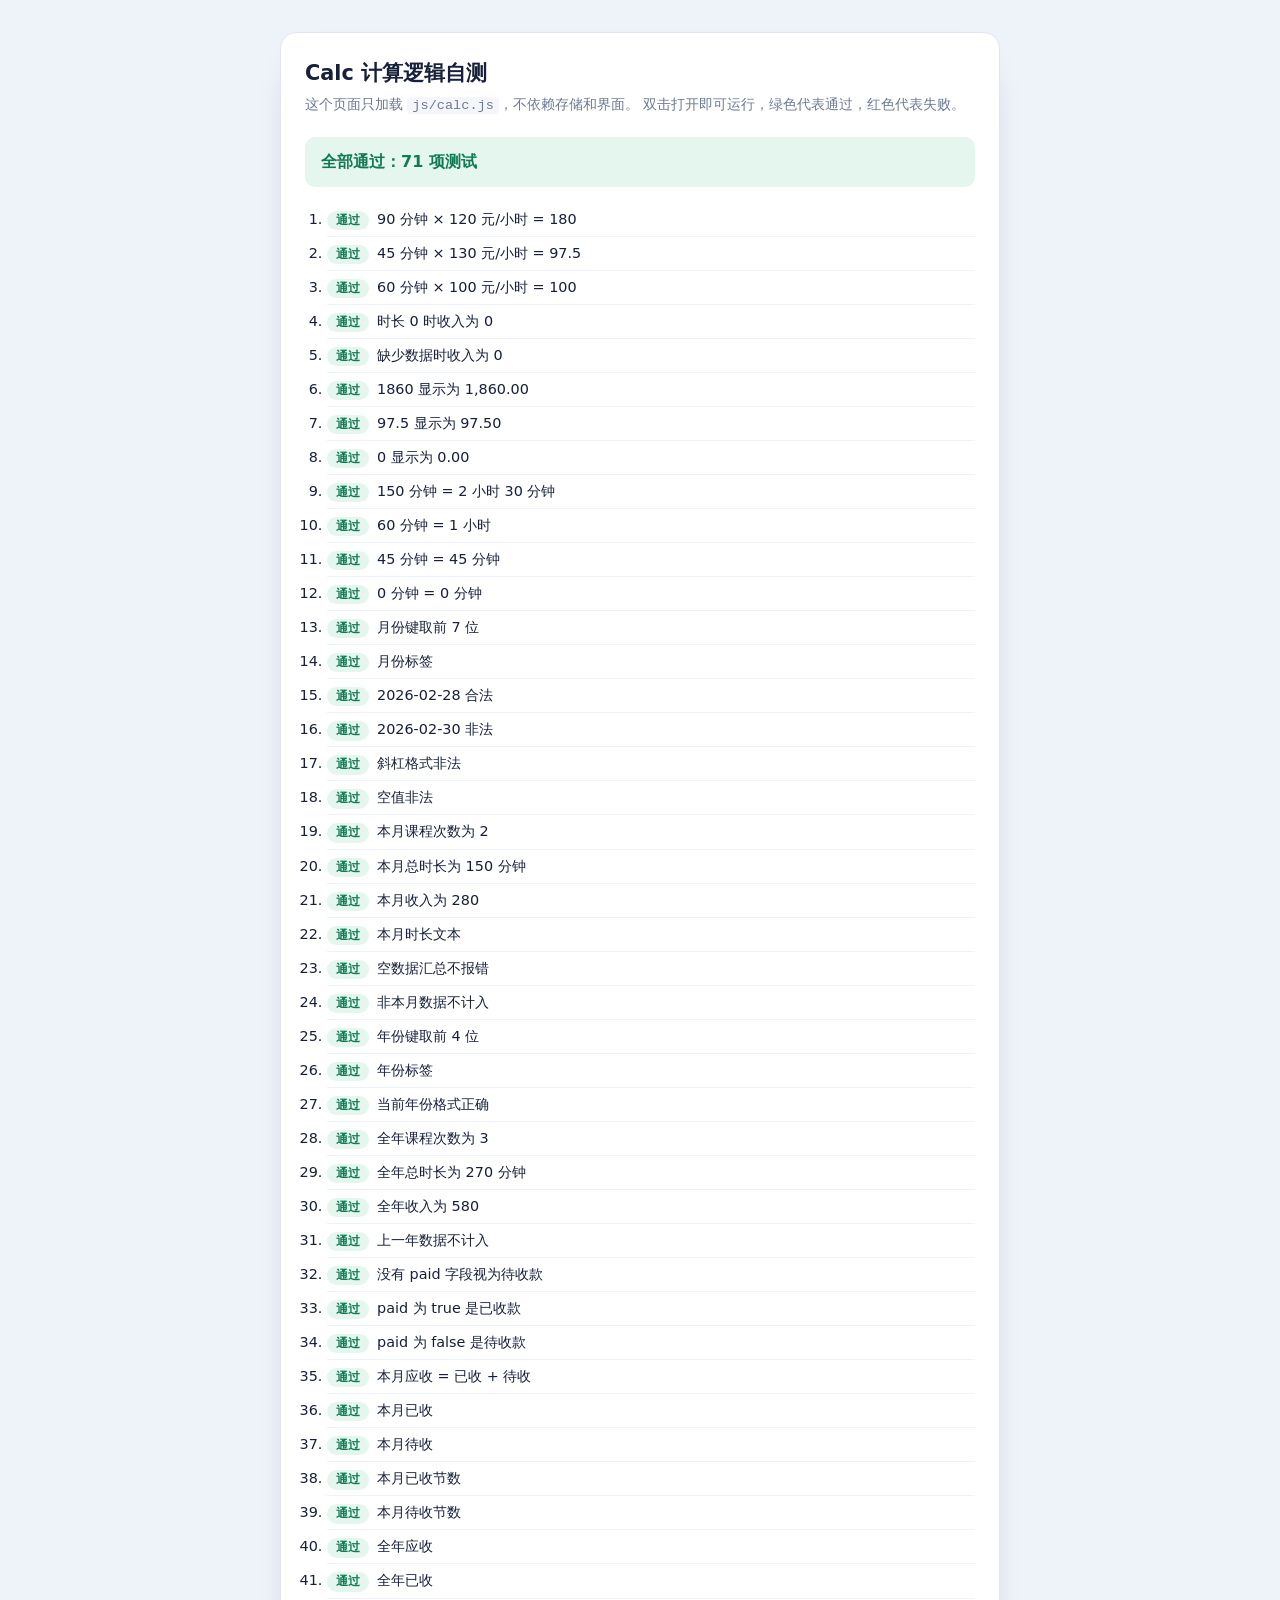
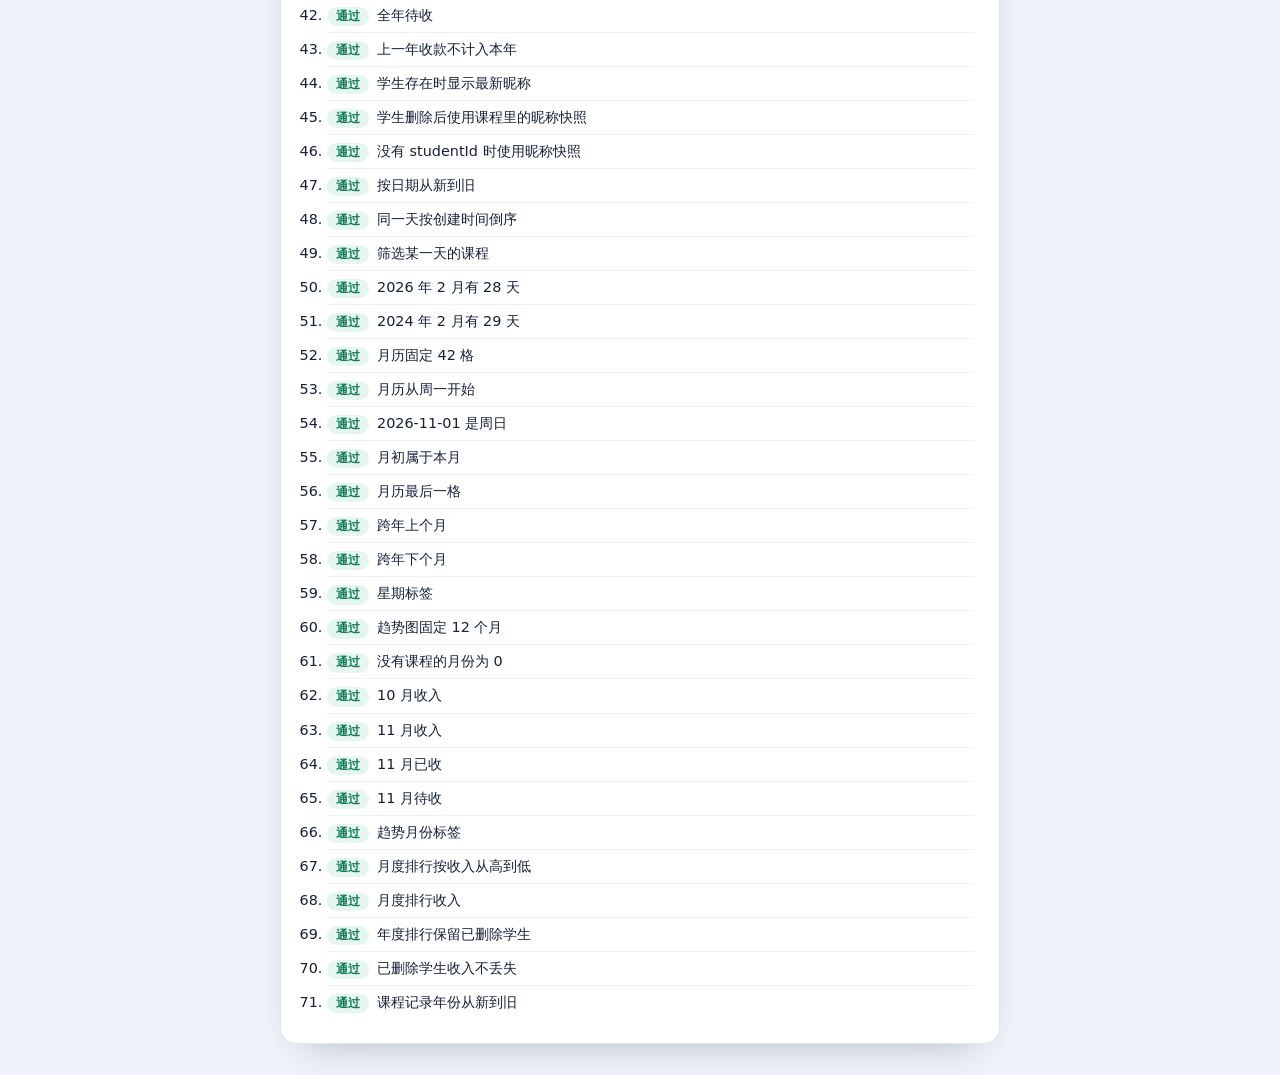
==== tests/calc.test.html @ cd9ab3ee "First version for Simplified Chinese" ====
<!DOCTYPE html>
<html lang="zh-CN">
<head>
  <meta charset="UTF-8">
  <meta name="viewport" content="width=device-width, initial-scale=1">
  <title>TutorTrack · 计算逻辑自测</title>
  <style>
    :root {
      --ink: #16203a;
      --muted: #6d7a93;
      --line: #dfe6f2;
      --pass: #107a54;
      --fail: #cf3b3b;
      --font: "Segoe UI", "Microsoft YaHei", "PingFang SC", system-ui, sans-serif;
    }
    * { box-sizing: border-box; }
    body {
      margin: 0;
      padding: 32px 16px;
      font-family: var(--font);
      line-height: 1.6;
      color: var(--ink);
      background: #eef2f9;
    }
    main {
      width: min(100%, 720px);
      margin: 0 auto;
      padding: 24px;
      background: #fff;
      border: 1px solid var(--line);
      border-radius: 16px;
      box-shadow: 0 18px 40px -28px rgba(22, 32, 58, .45);
    }
    h1 { margin: 0 0 4px; font-size: 1.3rem; }
    .sub { margin: 0 0 20px; color: var(--muted); font-size: .85rem; }
    .summary {
      padding: 12px 16px;
      margin-bottom: 16px;
      border-radius: 10px;
      font-weight: 600;
    }
    .summary.ok { background: #e4f6ee; color: var(--pass); }
    .summary.bad { background: #fdeaea; color: var(--fail); }
    ol { margin: 0; padding-left: 22px; }
    li { padding: 5px 0; border-bottom: 1px solid #eef2f9; font-size: .9rem; }
    li:last-child { border-bottom: 0; }
    .name { margin-right: 8px; }
    .tag {
      display: inline-block;
      min-width: 42px;
      margin-right: 8px;
      font-size: .75rem;
      font-weight: 700;
      text-align: center;
      border-radius: 999px;
    }
    .tag.pass { background: #e4f6ee; color: var(--pass); }
    .tag.fail { background: #fdeaea; color: var(--fail); }
    .detail { display: block; margin-top: 2px; color: var(--muted); font-size: .8rem; }
    code { background: #f4f6fb; padding: 1px 5px; border-radius: 4px; }
  </style>
</head>
<body>
  <main>
    <h1>Calc 计算逻辑自测</h1>
    <p class="sub">
      这个页面只加载 <code>js/calc.js</code>，不依赖存储和界面。
      双击打开即可运行，绿色代表通过，红色代表失败。
    </p>
    <div class="summary" id="summary">运行中…</div>
    <ol id="results"></ol>
  </main>

  <script src="../js/calc.js"></script>
  <script>
    (function () {
      'use strict';

      var results = [];

      function check(name, actual, expected) {
        var pass = JSON.stringify(actual) === JSON.stringify(expected);
        results.push({ name: name, pass: pass, actual: actual, expected: expected });
      }

      function show(value) {
        return JSON.stringify(value);
      }

      /* ---------- 收入计算 ---------- */
      check('90 分钟 × 120 元/小时 = 180', Calc.lessonIncome({ duration: 90, rate: 120 }), 180);
      check('45 分钟 × 130 元/小时 = 97.5', Calc.lessonIncome({ duration: 45, rate: 130 }), 97.5);
      check('60 分钟 × 100 元/小时 = 100', Calc.lessonIncome({ duration: 60, rate: 100 }), 100);
      check('时长 0 时收入为 0', Calc.lessonIncome({ duration: 0, rate: 100 }), 0);
      check('缺少数据时收入为 0', Calc.lessonIncome(null), 0);

      /* ---------- 金额格式化 ---------- */
      check('1860 显示为 1,860.00', Calc.formatMoney(1860), '1,860.00');
      check('97.5 显示为 97.50', Calc.formatMoney(97.5), '97.50');
      check('0 显示为 0.00', Calc.formatMoney(0), '0.00');

      /* ---------- 时长格式化 ---------- */
      check('150 分钟 = 2 小时 30 分钟', Calc.minutesToText(150), '2 小时 30 分钟');
      check('60 分钟 = 1 小时', Calc.minutesToText(60), '1 小时');
      check('45 分钟 = 45 分钟', Calc.minutesToText(45), '45 分钟');
      check('0 分钟 = 0 分钟', Calc.minutesToText(0), '0 分钟');

      /* ---------- 月份与日期 ---------- */
      check('月份键取前 7 位', Calc.monthKey('2026-11-03'), '2026-11');
      check('月份标签', Calc.monthLabel('2026-11'), '2026 年 11 月');
      check('2026-02-28 合法', Calc.isValidDateString('2026-02-28'), true);
      check('2026-02-30 非法', Calc.isValidDateString('2026-02-30'), false);
      check('斜杠格式非法', Calc.isValidDateString('2026/02/28'), false);
      check('空值非法', Calc.isValidDateString(''), false);

      /* ---------- 本月汇总 ---------- */
      var sample = [
        { id: 'a', student: '小明', date: '2026-11-01', duration: 90, rate: 120, createdAt: 1 },
        { id: 'b', student: '小红', date: '2026-11-03', duration: 60, rate: 100, createdAt: 2 },
        { id: 'c', student: '小刚', date: '2026-10-20', duration: 120, rate: 150, createdAt: 3 }
      ];
      var month = Calc.summarize(sample, '2026-11');

      check('本月课程次数为 2', month.count, 2);
      check('本月总时长为 150 分钟', month.totalMinutes, 150);
      check('本月收入为 280', month.totalIncome, 280);
      check('本月时长文本', month.durationText, '2 小时 30 分钟');
      check(
        '空数据汇总不报错',
        Calc.summarize([], '2026-11'),
        { count: 0, totalMinutes: 0, totalIncome: 0, durationText: '0 分钟' }
      );
      check('非本月数据不计入', Calc.summarize(sample, '2026-09').count, 0);

      /* ---------- 全年汇总 ---------- */
      check('年份键取前 4 位', Calc.yearKey('2026-11-03'), '2026');
      check('年份标签', Calc.yearLabel('2026'), '2026 年');
      check('当前年份格式正确', /^\d{4}$/.test(Calc.currentYearKey()), true);

      var year = Calc.summarizeYear(sample, '2026');
      check('全年课程次数为 3', year.count, 3);
      check('全年总时长为 270 分钟', year.totalMinutes, 270);
      check('全年收入为 580', year.totalIncome, 580);
      check('上一年数据不计入', Calc.summarizeYear(sample, '2025').count, 0);

      /* ---------- 收款状态与应收 / 已收 / 待收 ---------- */
      check('没有 paid 字段视为待收款', Calc.isPaid({}), false);
      check('paid 为 true 是已收款', Calc.isPaid({ paid: true }), true);
      check('paid 为 false 是待收款', Calc.isPaid({ paid: false }), false);

      var paymentSample = [
        { id: 'p1', date: '2026-11-01', duration: 90, rate: 120, paid: true },
        { id: 'p2', date: '2026-11-03', duration: 60, rate: 100, paid: false },
        { id: 'p3', date: '2026-11-05', duration: 45, rate: 130 },
        { id: 'p4', date: '2026-10-20', duration: 120, rate: 150, paid: true },
        { id: 'p5', date: '2025-12-31', duration: 30, rate: 200, paid: true }
      ];

      var monthPay = Calc.summarizeMonthPayments(paymentSample, '2026-11');
      check('本月应收 = 已收 + 待收', monthPay.totalIncome, 377.5);
      check('本月已收', monthPay.paidIncome, 180);
      check('本月待收', monthPay.unpaidIncome, 197.5);
      check('本月已收节数', monthPay.paidCount, 1);
      check('本月待收节数', monthPay.unpaidCount, 2);

      var yearPay = Calc.summarizeYearPayments(paymentSample, '2026');
      check('全年应收', yearPay.totalIncome, 677.5);
      check('全年已收', yearPay.paidIncome, 480);
      check('全年待收', yearPay.unpaidIncome, 197.5);
      check('上一年收款不计入本年', yearPay.paidCount, 2);

      /* ---------- 学生姓名解析 ---------- */
      check(
        '学生存在时显示最新昵称',
        Calc.resolveStudentName(
          { studentId: 's1', student: '旧昵称' },
          { s1: { id: 's1', name: '新昵称' } }
        ),
        '新昵称'
      );
      check(
        '学生删除后使用课程里的昵称快照',
        Calc.resolveStudentName({ studentId: 's1', student: '小明' }, {}),
        '小明'
      );
      check(
        '没有 studentId 时使用昵称快照',
        Calc.resolveStudentName({ student: '小红' }, {}),
        '小红'
      );

      /* ---------- 排序 ---------- */
      check(
        '按日期从新到旧',
        Calc.sortLessons(sample).map(function (lesson) { return lesson.date; }),
        ['2026-11-03', '2026-11-01', '2026-10-20']
      );
      check(
        '同一天按创建时间倒序',
        Calc.sortLessons([
          { date: '2026-11-03', createdAt: 1 },
          { date: '2026-11-03', createdAt: 2 }
        ]).map(function (lesson) { return lesson.createdAt; }),
        [2, 1]
      );

      /* ---------- 日历辅助 ---------- */
      check(
        '筛选某一天的课程',
        Calc.lessonsOnDate(sample, '2026-11-01').map(function (lesson) { return lesson.id; }),
        ['a']
      );
      check('2026 年 2 月有 28 天', Calc.daysInMonth(2026, 2), 28);
      check('2024 年 2 月有 29 天', Calc.daysInMonth(2024, 2), 29);

      var cells = Calc.buildMonthCells(2026, 11);
      check('月历固定 42 格', cells.length, 42);
      check('月历从周一开始', cells[0].date, '2026-10-26');
      check('2026-11-01 是周日', cells[6].date, '2026-11-01');
      check('月初属于本月', cells[6].inMonth, true);
      check('月历最后一格', cells[41].date, '2026-12-06');
      check('跨年上个月', Calc.shiftMonthKey('2026-01', -1), '2025-12');
      check('跨年下个月', Calc.shiftMonthKey('2026-12', 1), '2027-01');
      check('星期标签', Calc.weekdayLabel('2026-11-03'), '周二');

      /* ---------- 月度收入趋势 ---------- */
      var trend = Calc.monthlyRevenue(paymentSample, '2026');
      check('趋势图固定 12 个月', trend.length, 12);
      check('没有课程的月份为 0', trend[0].totalIncome, 0);
      check('10 月收入', trend[9].totalIncome, 300);
      check('11 月收入', trend[10].totalIncome, 377.5);
      check('11 月已收', trend[10].paidIncome, 180);
      check('11 月待收', trend[10].unpaidIncome, 197.5);
      check('趋势月份标签', trend[10].label, '11 月');

      /* ---------- 学生收入排行 ---------- */
      var studentLessons = [
        { id: 'x1', studentId: 's1', student: '小明', date: '2026-11-01', duration: 60, rate: 100, paid: true },
        { id: 'x2', studentId: 's1', student: '小明', date: '2026-11-02', duration: 30, rate: 100, paid: false },
        { id: 'x3', studentId: 's2', student: '小红', date: '2026-11-03', duration: 90, rate: 120, paid: true },
        { id: 'x4', studentId: 's2', student: '小红', date: '2026-11-04', duration: 60, rate: 120, paid: true },
        { id: 'x5', studentId: 'gone', student: '已删除学生', date: '2026-10-05', duration: 60, rate: 200, paid: true }
      ];
      var studentsById = { s1: { id: 's1', name: '小明A' }, s2: { id: 's2', name: '小红' } };

      var monthRank = Calc.summarizeStudentsMonth(studentLessons, '2026-11', studentsById);
      check('月度排行按收入从高到低', monthRank.map(function (row) { return row.name; }), ['小红', '小明A']);
      check('月度排行收入', monthRank.map(function (row) { return row.totalIncome; }), [300, 150]);

      var yearRank = Calc.summarizeStudentsYear(studentLessons, '2026', studentsById);
      check('年度排行保留已删除学生', yearRank.map(function (row) { return row.name; }), ['小红', '已删除学生', '小明A']);
      check('已删除学生收入不丢失', yearRank[1].totalIncome, 200);
      check('课程记录年份从新到旧', Calc.yearsWithLessons(paymentSample), ['2026', '2025']);

      /* ---------- 渲染结果 ---------- */
      var passed = results.filter(function (r) { return r.pass; }).length;
      var failed = results.length - passed;

      var summary = document.getElementById('summary');
      summary.className = 'summary ' + (failed === 0 ? 'ok' : 'bad');
      summary.textContent = failed === 0
        ? '全部通过：' + passed + ' 项测试'
        : '有 ' + failed + ' 项失败，共 ' + results.length + ' 项测试';

      var list = document.getElementById('results');
      results.forEach(function (result) {
        var item = document.createElement('li');
        var tag = document.createElement('span');
        tag.className = 'tag ' + (result.pass ? 'pass' : 'fail');
        tag.textContent = result.pass ? '通过' : '失败';

        var name = document.createElement('span');
        name.className = 'name';
        name.textContent = result.name;

        item.appendChild(tag);
        item.appendChild(name);

        if (!result.pass) {
          var detail = document.createElement('span');
          detail.className = 'detail';
          detail.textContent = '实际：' + show(result.actual) + '　期望：' + show(result.expected);
          item.appendChild(detail);
        }

        list.appendChild(item);
      });
    })();
  </script>
</body>
</html>
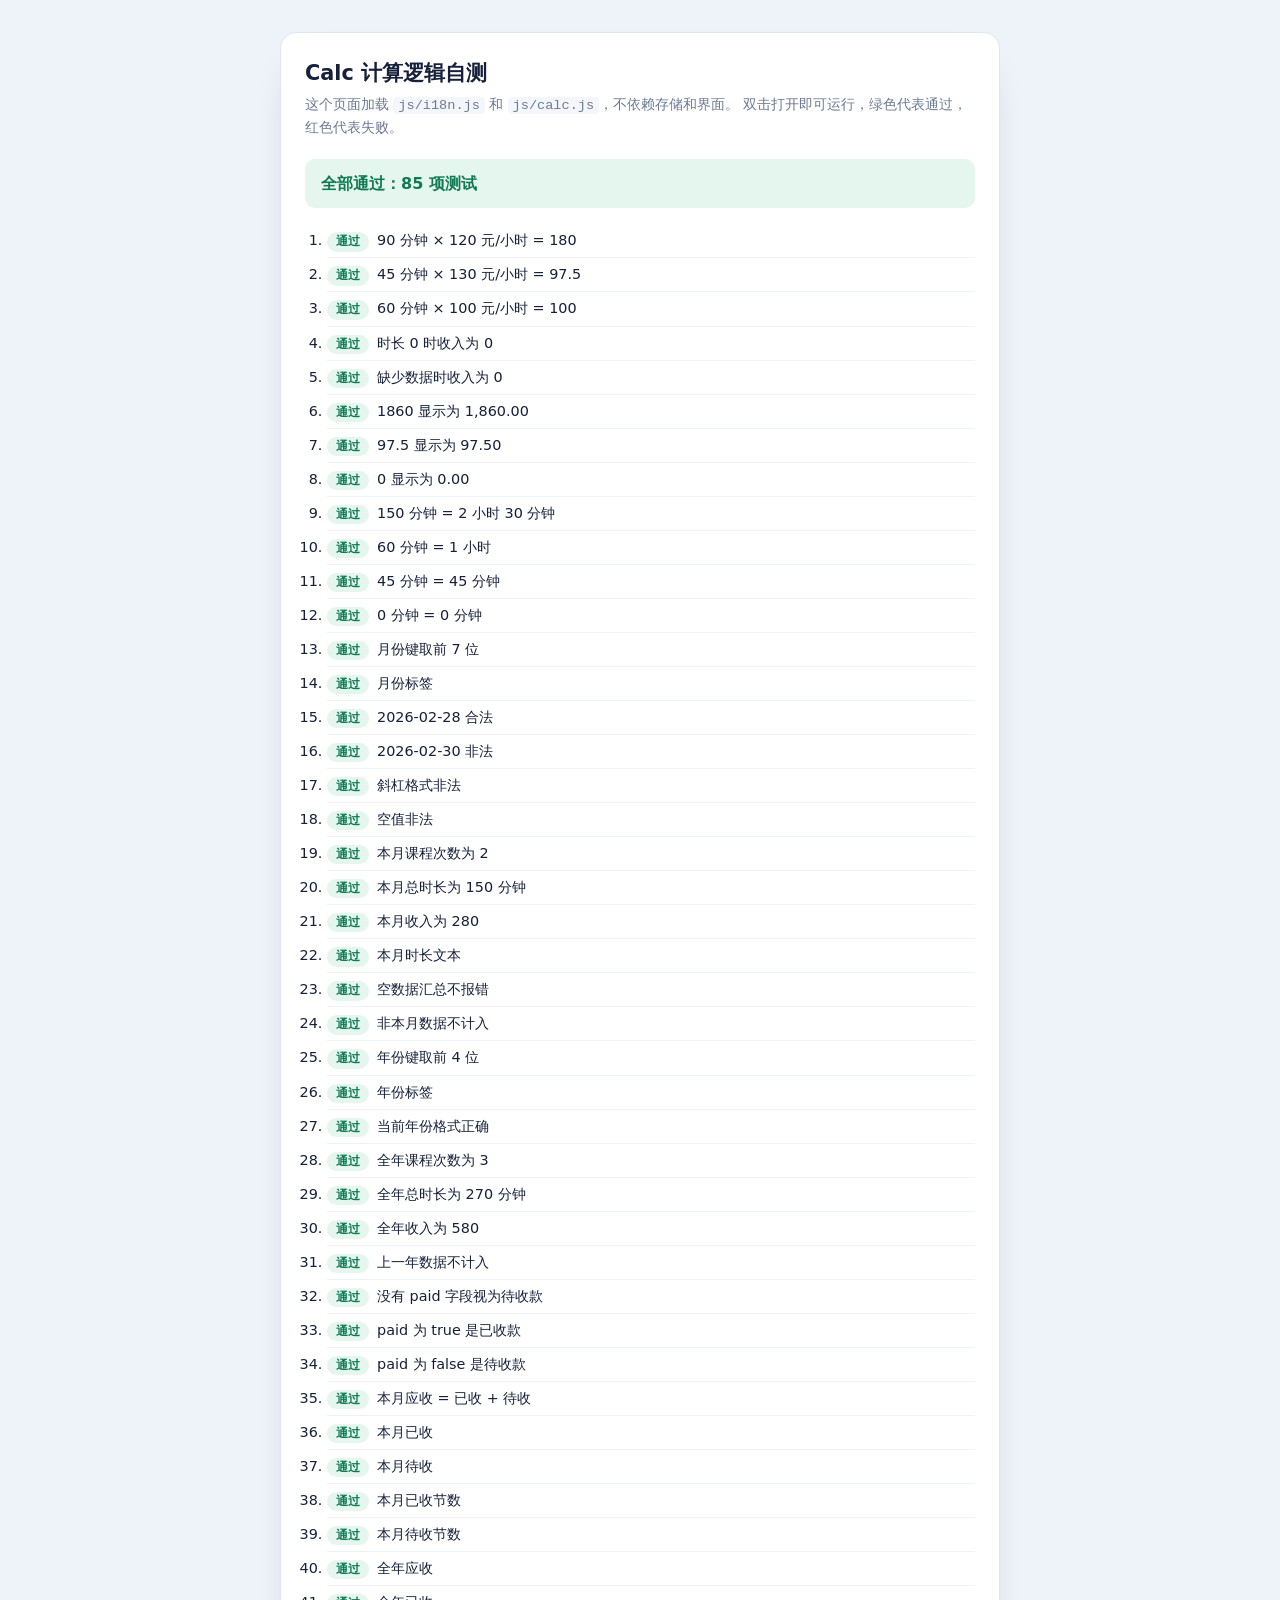
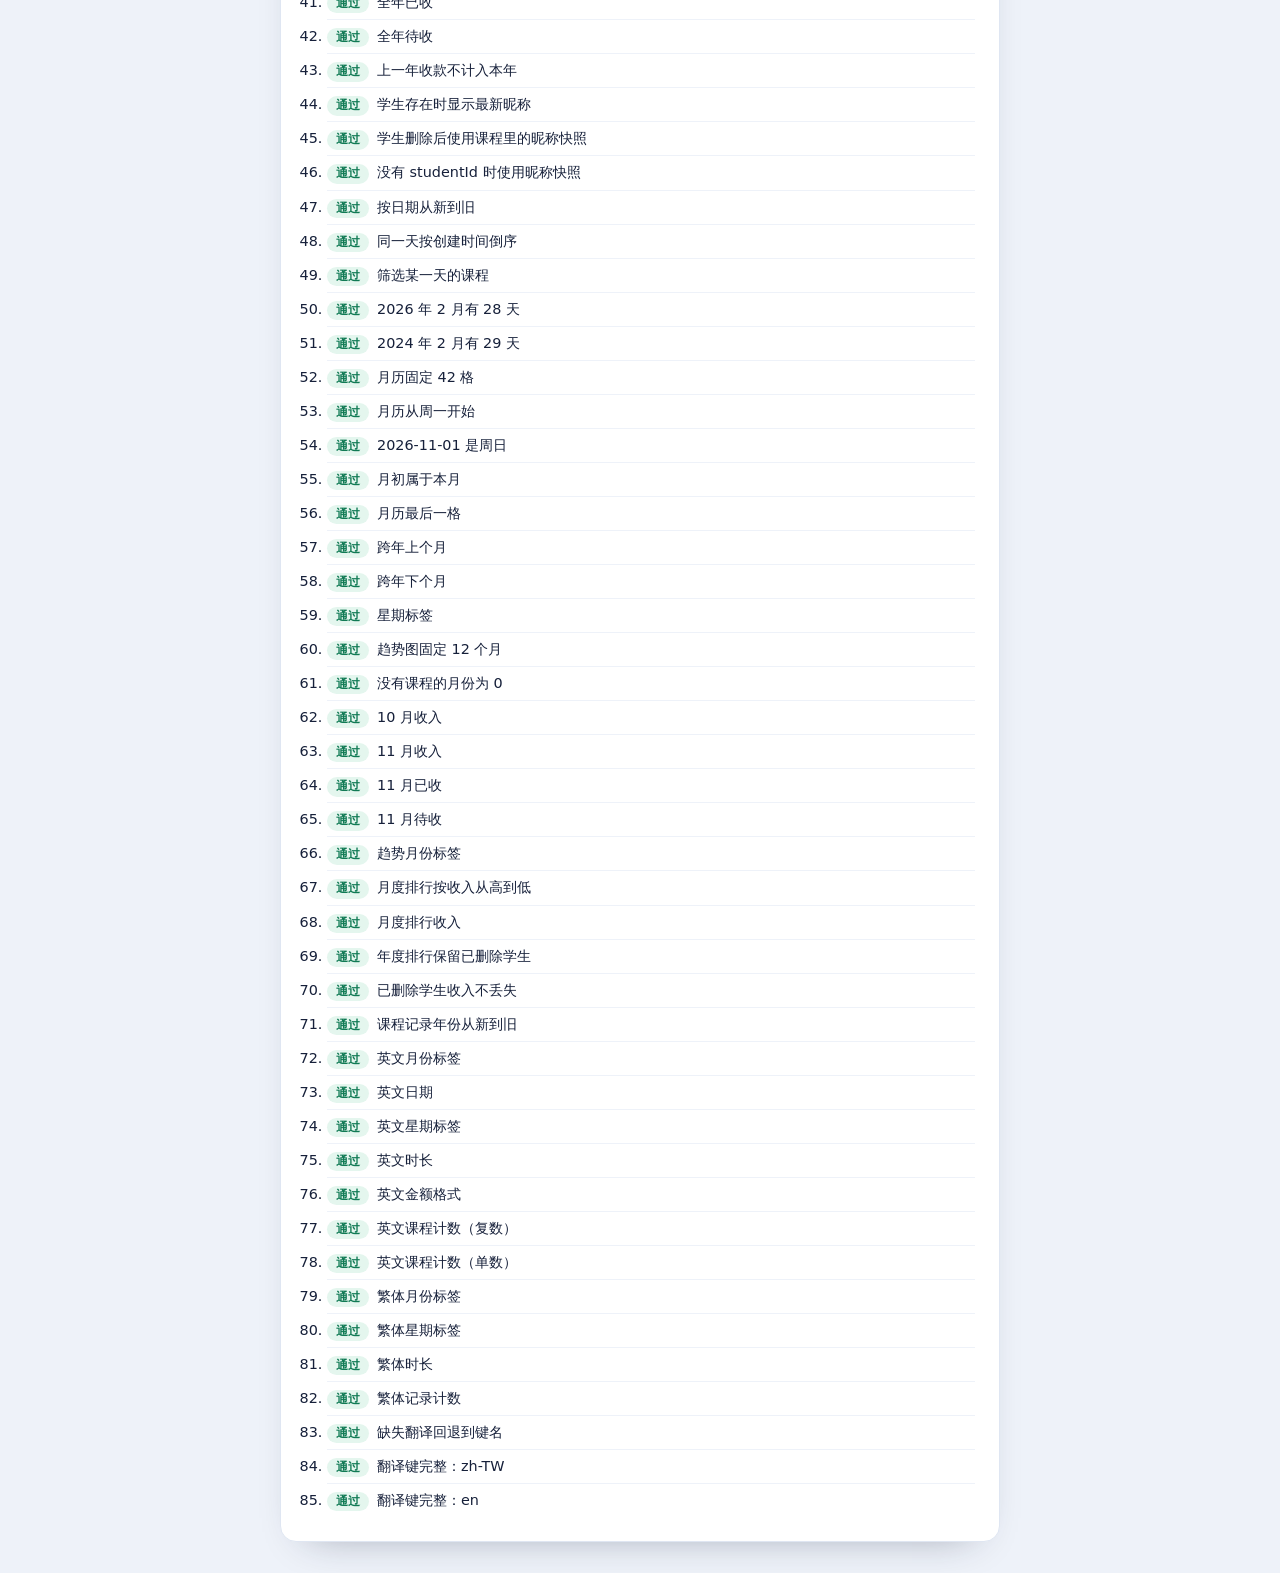
==== commit dbcd92ed: "For Traditional Chinese and ENG" ====
--- a/tests/calc.test.html
+++ b/tests/calc.test.html
@@ -64,18 +64,20 @@
   <main>
     <h1>Calc 计算逻辑自测</h1>
     <p class="sub">
-      这个页面只加载 <code>js/calc.js</code>，不依赖存储和界面。
+      这个页面加载 <code>js/i18n.js</code> 和 <code>js/calc.js</code>，不依赖存储和界面。
       双击打开即可运行，绿色代表通过，红色代表失败。
     </p>
     <div class="summary" id="summary">运行中…</div>
     <ol id="results"></ol>
   </main>
 
+  <script src="../js/i18n.js"></script>
   <script src="../js/calc.js"></script>
   <script>
     (function () {
       'use strict';
 
+      I18N.setLanguage('zh-CN', { persist: false });
       var results = [];
 
       function check(name, actual, expected) {
@@ -252,6 +254,35 @@
       check('已删除学生收入不丢失', yearRank[1].totalIncome, 200);
       check('课程记录年份从新到旧', Calc.yearsWithLessons(paymentSample), ['2026', '2025']);
 
+      /* ---------- 多语言格式化 ---------- */
+      I18N.setLanguage('en', { persist: false });
+      check('英文月份标签', Calc.monthLabel('2026-11'), 'November 2026');
+      check('英文日期', I18N.formatDate('2026-11-03'), 'Nov 3, 2026');
+      check('英文星期标签', Calc.weekdayLabel('2026-11-03'), 'Tue');
+      check('英文时长', Calc.minutesToText(150), '2 hrs 30 min');
+      check('英文金额格式', Calc.formatMoney(1860), '1,860.00');
+      check('英文课程计数（复数）', I18N.count('lessons', 2), '2 lessons');
+      check('英文课程计数（单数）', I18N.count('lessons', 1), '1 lesson');
+
+      I18N.setLanguage('zh-TW', { persist: false });
+      check('繁体月份标签', Calc.monthLabel('2026-11'), '2026 年 11 月');
+      check('繁体星期标签', Calc.weekdayLabel('2026-11-03'), '週二');
+      check('繁体时长', Calc.minutesToText(150), '2 小時 30 分鐘');
+      check('繁体记录计数', I18N.count('records', 2), '2 條');
+
+      I18N.setLanguage('zh-CN', { persist: false });
+      check('缺失翻译回退到键名', I18N.t('missing.key'), 'missing.key');
+
+      ['zh-TW', 'en'].forEach(function (lang) {
+        var baseKeys = I18N.keys('zh-CN');
+        var targetKeys = I18N.keys(lang);
+        check(
+          '翻译键完整：' + lang,
+          baseKeys.filter(function (key) { return targetKeys.indexOf(key) === -1; }),
+          []
+        );
+      });
+
       /* ---------- 渲染结果 ---------- */
       var passed = results.filter(function (r) { return r.pass; }).length;
       var failed = results.length - passed;
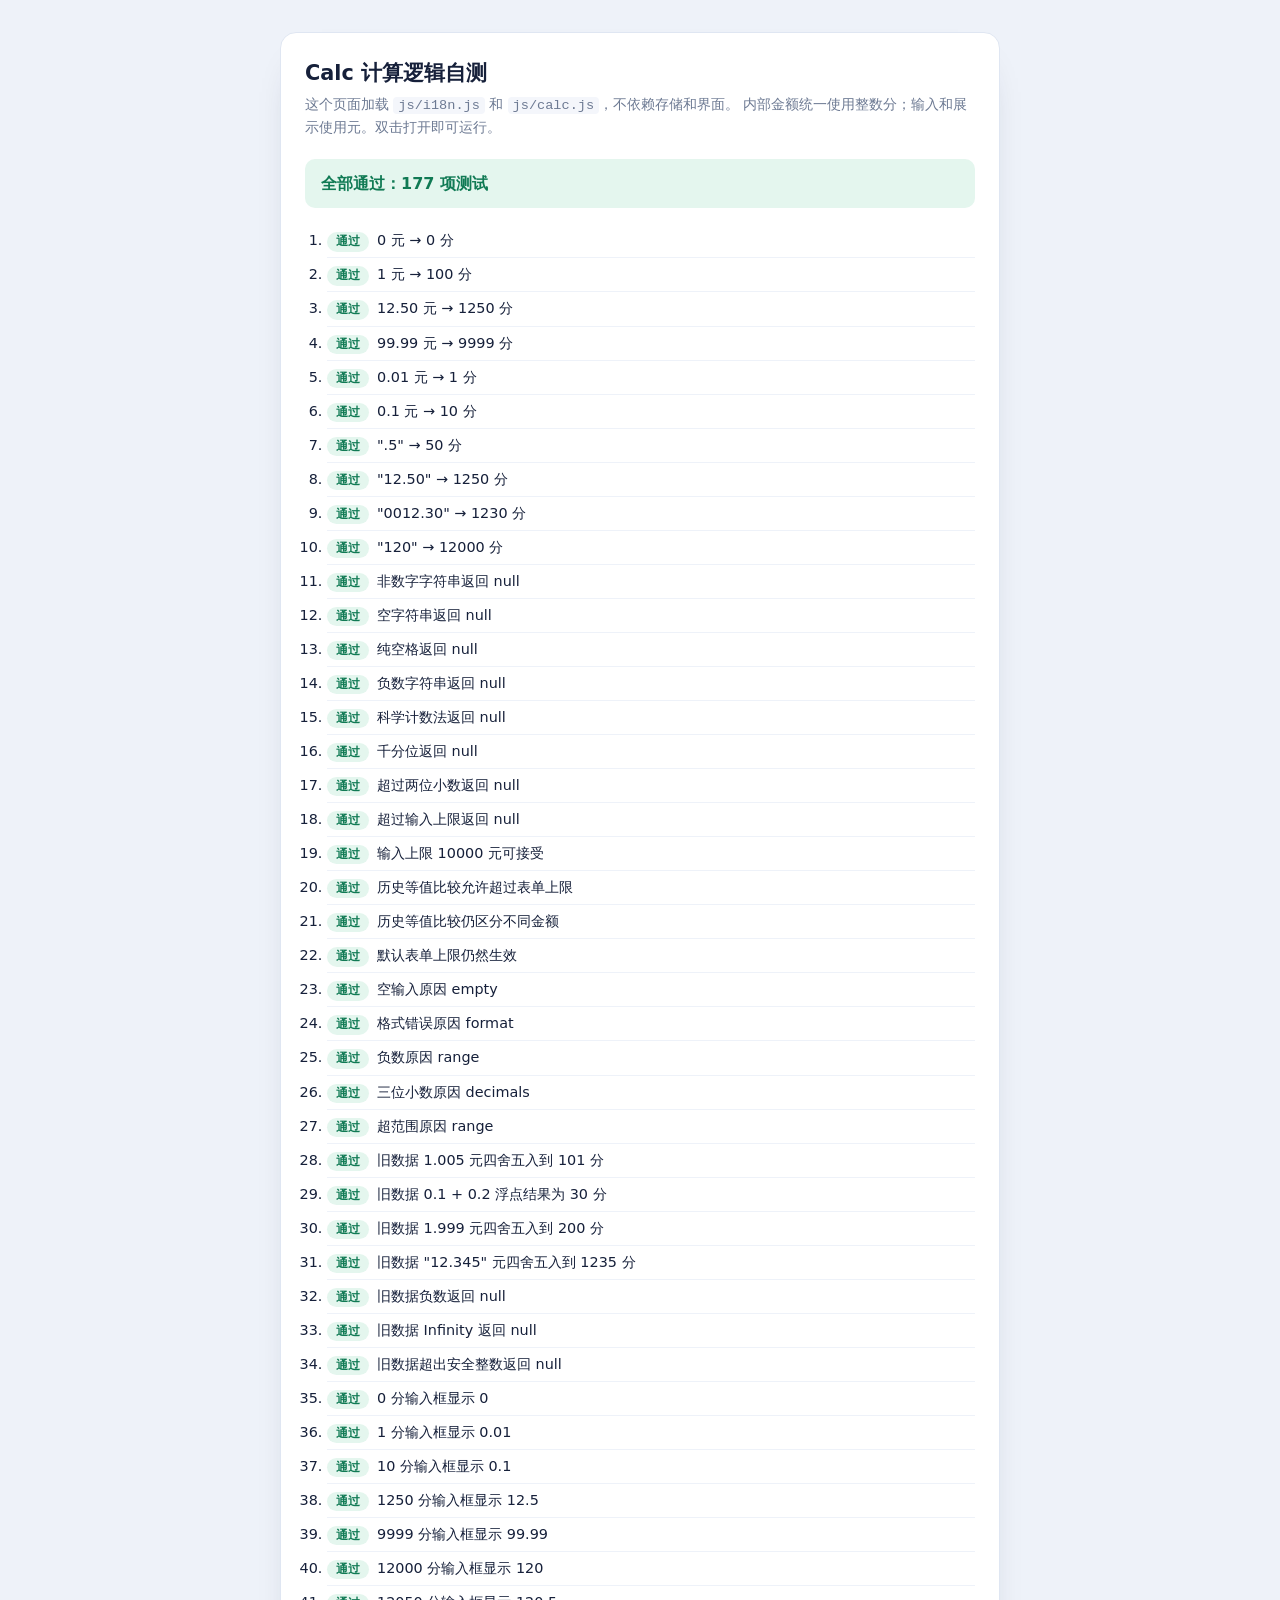
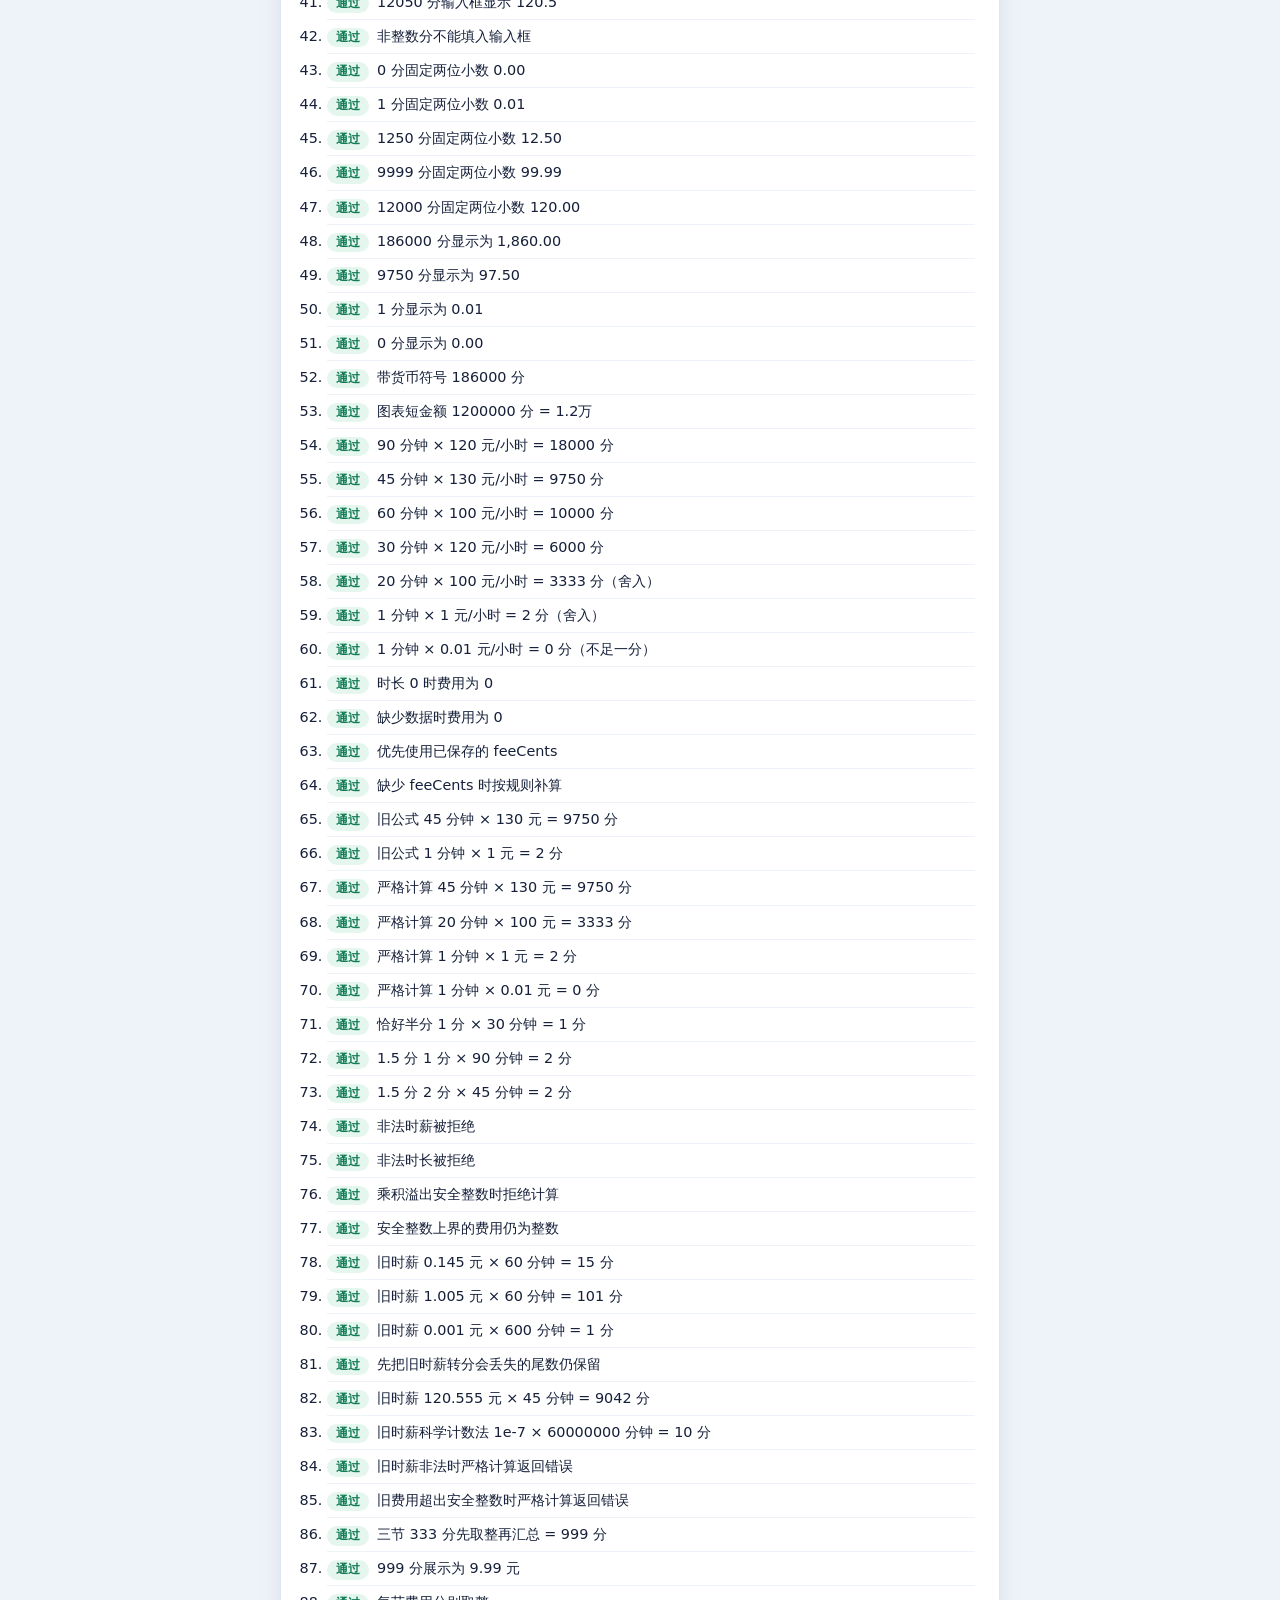
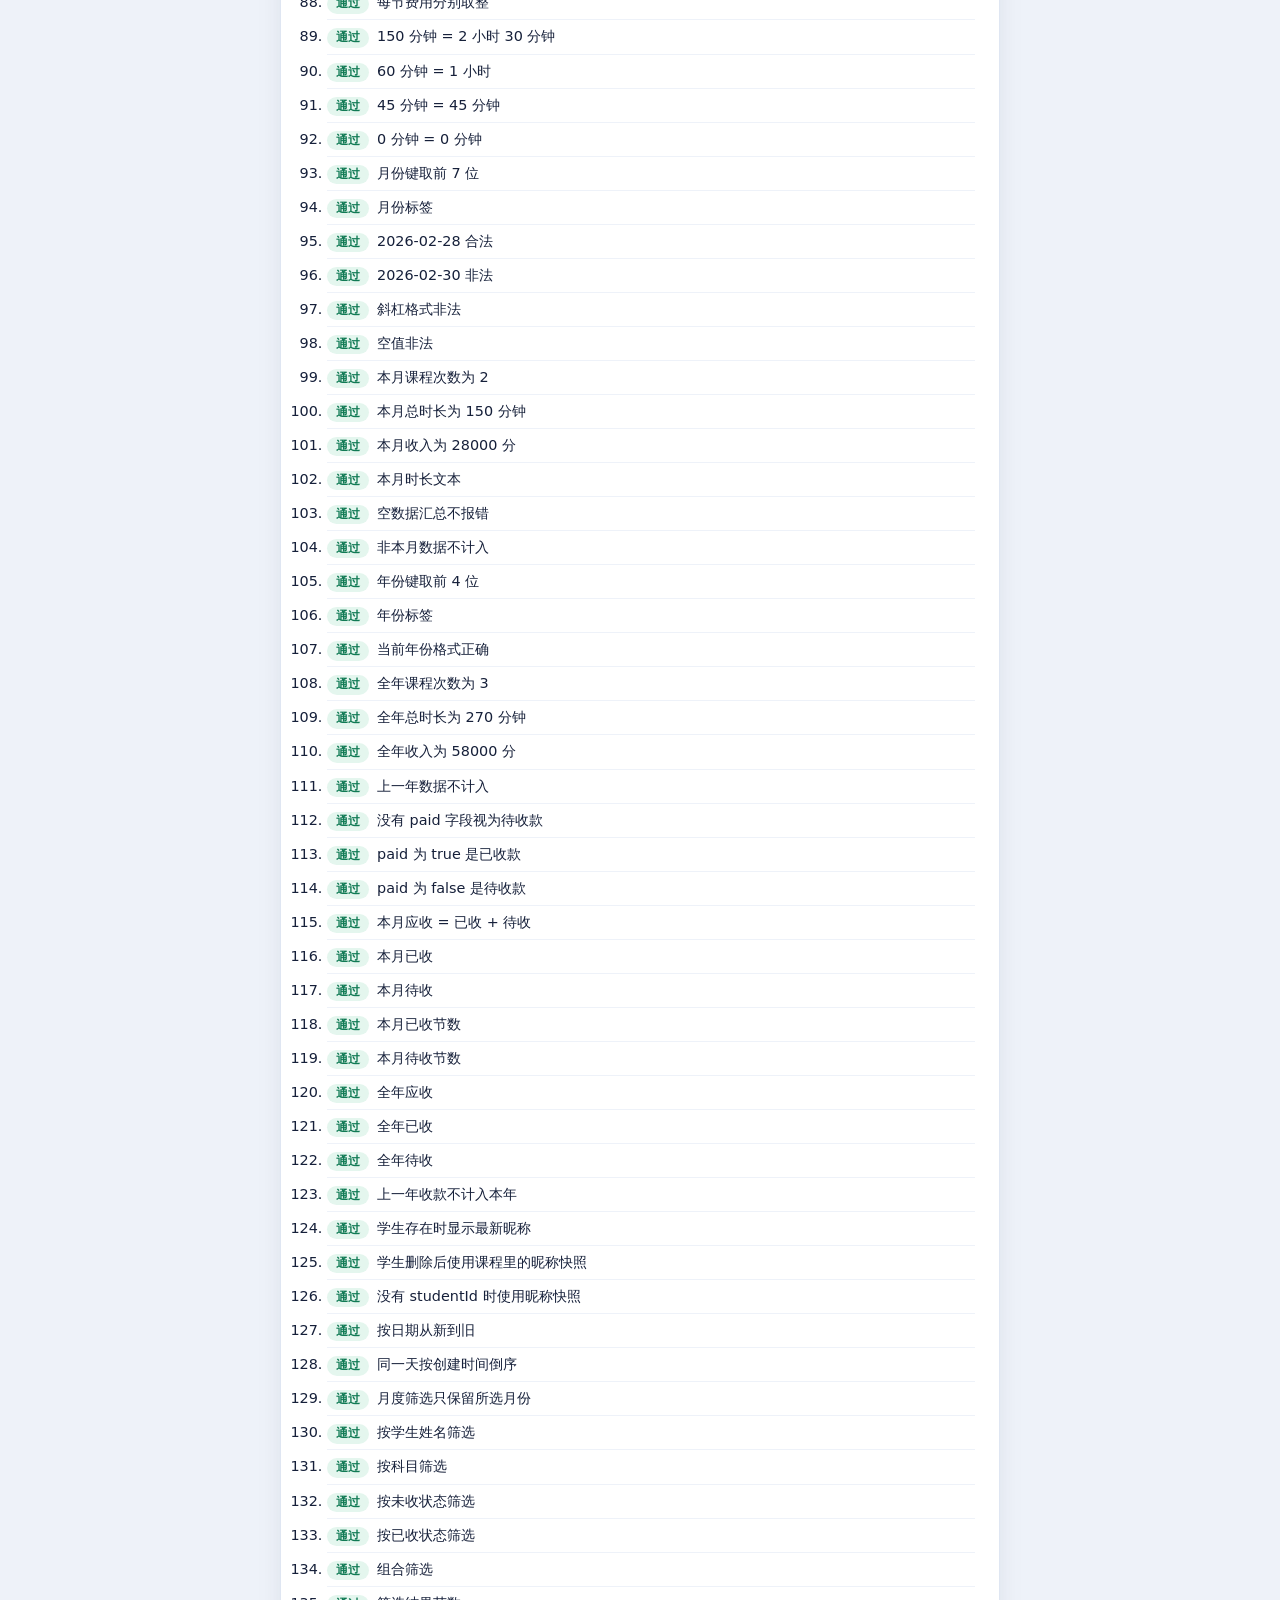
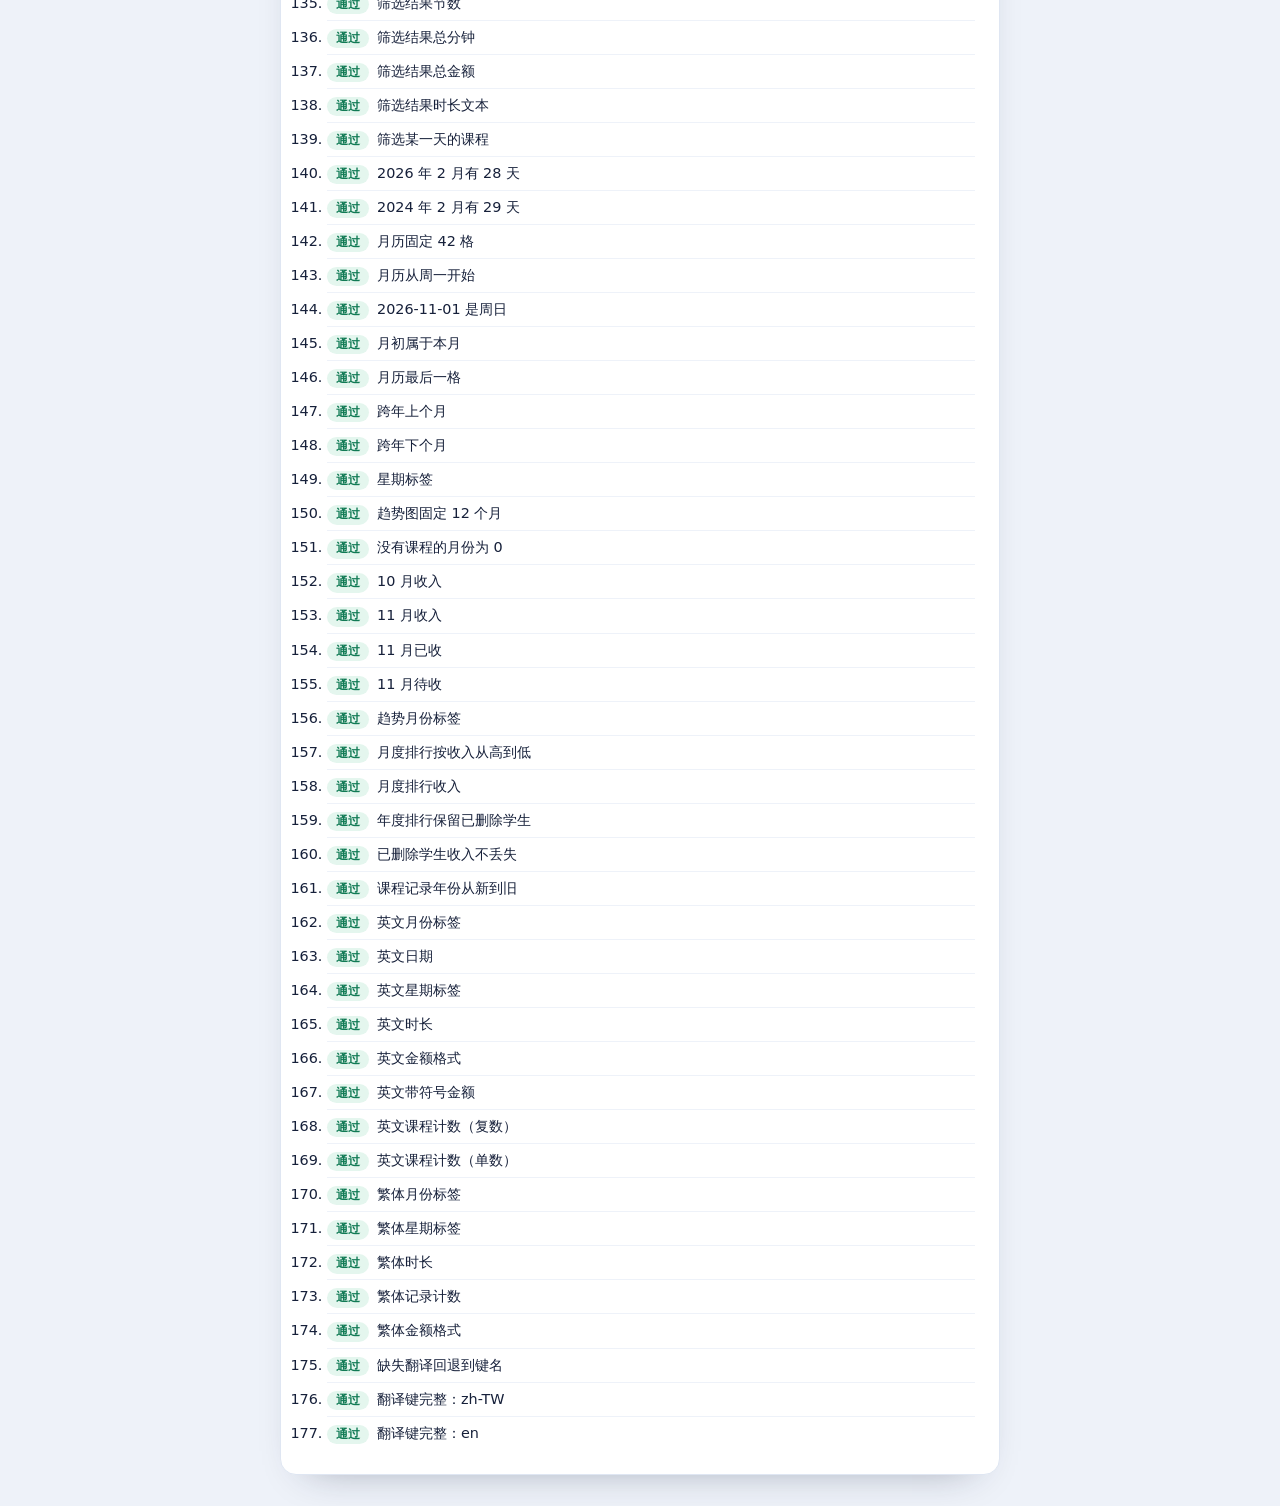
==== commit 718a9ca9: "fixed some existing problems" ====
--- a/tests/calc.test.html
+++ b/tests/calc.test.html
@@ -65,7 +65,7 @@
     <h1>Calc 计算逻辑自测</h1>
     <p class="sub">
       这个页面加载 <code>js/i18n.js</code> 和 <code>js/calc.js</code>，不依赖存储和界面。
-      双击打开即可运行，绿色代表通过，红色代表失败。
+      内部金额统一使用整数分；输入和展示使用元。双击打开即可运行。
     </p>
     <div class="summary" id="summary">运行中…</div>
     <ol id="results"></ol>
@@ -89,17 +89,157 @@
         return JSON.stringify(value);
       }
 
-      /* ---------- 收入计算 ---------- */
-      check('90 分钟 × 120 元/小时 = 180', Calc.lessonIncome({ duration: 90, rate: 120 }), 180);
-      check('45 分钟 × 130 元/小时 = 97.5', Calc.lessonIncome({ duration: 45, rate: 130 }), 97.5);
-      check('60 分钟 × 100 元/小时 = 100', Calc.lessonIncome({ duration: 60, rate: 100 }), 100);
-      check('时长 0 时收入为 0', Calc.lessonIncome({ duration: 0, rate: 100 }), 0);
-      check('缺少数据时收入为 0', Calc.lessonIncome(null), 0);
-
-      /* ---------- 金额格式化 ---------- */
-      check('1860 显示为 1,860.00', Calc.formatMoney(1860), '1,860.00');
-      check('97.5 显示为 97.50', Calc.formatMoney(97.5), '97.50');
-      check('0 显示为 0.00', Calc.formatMoney(0), '0.00');
+      /* ---------- 元 → 整数分 ---------- */
+      check('0 元 → 0 分', Calc.yuanToCents(0), 0);
+      check('1 元 → 100 分', Calc.yuanToCents(1), 100);
+      check('12.50 元 → 1250 分', Calc.yuanToCents(12.5), 1250);
+      check('99.99 元 → 9999 分', Calc.yuanToCents(99.99), 9999);
+      check('0.01 元 → 1 分', Calc.yuanToCents(0.01), 1);
+      check('0.1 元 → 10 分', Calc.yuanToCents(0.1), 10);
+      check('".5" → 50 分', Calc.yuanToCents('.5'), 50);
+      check('"12.50" → 1250 分', Calc.yuanToCents('12.50'), 1250);
+      check('"0012.30" → 1230 分', Calc.yuanToCents('0012.30'), 1230);
+      check('"120" → 12000 分', Calc.yuanToCents('120'), 12000);
+      check('非数字字符串返回 null', Calc.yuanToCents('abc'), null);
+      check('空字符串返回 null', Calc.yuanToCents(''), null);
+      check('纯空格返回 null', Calc.yuanToCents('  '), null);
+      check('负数字符串返回 null', Calc.yuanToCents('-1'), null);
+      check('科学计数法返回 null', Calc.yuanToCents('1e3'), null);
+      check('千分位返回 null', Calc.yuanToCents('1,000'), null);
+      check('超过两位小数返回 null', Calc.yuanToCents('12.345'), null);
+      check('超过输入上限返回 null', Calc.yuanToCents('10000.01'), null);
+      check('输入上限 10000 元可接受', Calc.yuanToCents('10000'), 1000000);
+      check(
+        '历史等值比较允许超过表单上限',
+        Calc.parseYuanInput('20000.00', { maxCents: Number.MAX_SAFE_INTEGER }),
+        { ok: true, cents: 2000000 }
+      );
+      check(
+        '历史等值比较仍区分不同金额',
+        Calc.parseYuanInput('20000.01', { maxCents: Number.MAX_SAFE_INTEGER }),
+        { ok: true, cents: 2000001 }
+      );
+      check('默认表单上限仍然生效', Calc.parseYuanInput('20000.00'), {
+        ok: false, reason: 'range'
+      });
+
+      check('空输入原因 empty', Calc.parseYuanInput('').reason, 'empty');
+      check('格式错误原因 format', Calc.parseYuanInput('abc').reason, 'format');
+      check('负数原因 range', Calc.parseYuanInput('-1').reason, 'range');
+      check('三位小数原因 decimals', Calc.parseYuanInput('12.345').reason, 'decimals');
+      check('超范围原因 range', Calc.parseYuanInput('10000.01').reason, 'range');
+
+      /* ---------- 旧数据元金额（允许超过两位小数） ---------- */
+      check('旧数据 1.005 元四舍五入到 101 分', Calc.legacyYuanToCents(1.005), 101);
+      check('旧数据 0.1 + 0.2 浮点结果为 30 分', Calc.legacyYuanToCents(0.1 + 0.2), 30);
+      check('旧数据 1.999 元四舍五入到 200 分', Calc.legacyYuanToCents(1.999), 200);
+      check('旧数据 "12.345" 元四舍五入到 1235 分', Calc.legacyYuanToCents('12.345'), 1235);
+      check('旧数据负数返回 null', Calc.legacyYuanToCents(-1), null);
+      check('旧数据 Infinity 返回 null', Calc.legacyYuanToCents(Infinity), null);
+      check('旧数据超出安全整数返回 null', Calc.legacyYuanToCents(99999999999999), null);
+
+      /* ---------- 整数分 → 元字符串 ---------- */
+      check('0 分输入框显示 0', Calc.centsToYuanInput(0), '0');
+      check('1 分输入框显示 0.01', Calc.centsToYuanInput(1), '0.01');
+      check('10 分输入框显示 0.1', Calc.centsToYuanInput(10), '0.1');
+      check('1250 分输入框显示 12.5', Calc.centsToYuanInput(1250), '12.5');
+      check('9999 分输入框显示 99.99', Calc.centsToYuanInput(9999), '99.99');
+      check('12000 分输入框显示 120', Calc.centsToYuanInput(12000), '120');
+      check('12050 分输入框显示 120.5', Calc.centsToYuanInput(12050), '120.5');
+      check('非整数分不能填入输入框', Calc.centsToYuanInput(12.5), '');
+
+      check('0 分固定两位小数 0.00', Calc.centsToYuanFixed(0), '0.00');
+      check('1 分固定两位小数 0.01', Calc.centsToYuanFixed(1), '0.01');
+      check('1250 分固定两位小数 12.50', Calc.centsToYuanFixed(1250), '12.50');
+      check('9999 分固定两位小数 99.99', Calc.centsToYuanFixed(9999), '99.99');
+      check('12000 分固定两位小数 120.00', Calc.centsToYuanFixed(12000), '120.00');
+
+      /* ---------- 金额格式化（仅展示） ---------- */
+      check('186000 分显示为 1,860.00', I18N.formatCents(186000), '1,860.00');
+      check('9750 分显示为 97.50', I18N.formatCents(9750), '97.50');
+      check('1 分显示为 0.01', I18N.formatCents(1), '0.01');
+      check('0 分显示为 0.00', I18N.formatCents(0), '0.00');
+      check('带货币符号 186000 分', I18N.formatCurrencyCents(186000), '¥1,860.00');
+      check('图表短金额 1200000 分 = 1.2万', I18N.formatCompactCurrencyCents(1200000), '¥1.2万');
+
+      /* ---------- 单节课费用 ---------- */
+      check('90 分钟 × 120 元/小时 = 18000 分', Calc.lessonFeeCentsFromRate(12000, 90), 18000);
+      check('45 分钟 × 130 元/小时 = 9750 分', Calc.lessonFeeCentsFromRate(13000, 45), 9750);
+      check('60 分钟 × 100 元/小时 = 10000 分', Calc.lessonFeeCentsFromRate(10000, 60), 10000);
+      check('30 分钟 × 120 元/小时 = 6000 分', Calc.lessonFeeCentsFromRate(12000, 30), 6000);
+      check('20 分钟 × 100 元/小时 = 3333 分（舍入）', Calc.lessonFeeCentsFromRate(10000, 20), 3333);
+      check('1 分钟 × 1 元/小时 = 2 分（舍入）', Calc.lessonFeeCentsFromRate(100, 1), 2);
+      check('1 分钟 × 0.01 元/小时 = 0 分（不足一分）', Calc.lessonFeeCentsFromRate(1, 1), 0);
+      check('时长 0 时费用为 0', Calc.lessonFeeCentsFromRate(12000, 0), 0);
+      check('缺少数据时费用为 0', Calc.lessonFeeCents(null), 0);
+      check('优先使用已保存的 feeCents', Calc.lessonFeeCents({
+        feeCents: 9999, hourlyRateCents: 15000, duration: 90
+      }), 9999);
+      check('缺少 feeCents 时按规则补算', Calc.lessonFeeCents({
+        hourlyRateCents: 15000, duration: 90
+      }), 22500);
+      check('旧公式 45 分钟 × 130 元 = 9750 分', Calc.legacyLessonFeeCents(130, 45), 9750);
+      check('旧公式 1 分钟 × 1 元 = 2 分', Calc.legacyLessonFeeCents(1, 1), 2);
+
+      /* ---------- 严格整数费用计算 ---------- */
+      check('严格计算 45 分钟 × 130 元 = 9750 分', Calc.calculateLessonFeeCents(13000, 45), {
+        ok: true, cents: 9750, code: null
+      });
+      check('严格计算 20 分钟 × 100 元 = 3333 分', Calc.calculateLessonFeeCents(10000, 20), {
+        ok: true, cents: 3333, code: null
+      });
+      check('严格计算 1 分钟 × 1 元 = 2 分', Calc.calculateLessonFeeCents(100, 1), {
+        ok: true, cents: 2, code: null
+      });
+      check('严格计算 1 分钟 × 0.01 元 = 0 分', Calc.calculateLessonFeeCents(1, 1), {
+        ok: true, cents: 0, code: null
+      });
+      check('恰好半分 1 分 × 30 分钟 = 1 分', Calc.calculateLessonFeeCents(1, 30), {
+        ok: true, cents: 1, code: null
+      });
+      check('1.5 分 1 分 × 90 分钟 = 2 分', Calc.calculateLessonFeeCents(1, 90), {
+        ok: true, cents: 2, code: null
+      });
+      check('1.5 分 2 分 × 45 分钟 = 2 分', Calc.calculateLessonFeeCents(2, 45), {
+        ok: true, cents: 2, code: null
+      });
+      check('非法时薪被拒绝', Calc.calculateLessonFeeCents(-1, 60), {
+        ok: false, code: 'INVALID_RATE', cents: null
+      });
+      check('非法时长被拒绝', Calc.calculateLessonFeeCents(10000, 0), {
+        ok: false, code: 'INVALID_DURATION', cents: null
+      });
+      check('乘积溢出安全整数时拒绝计算', Calc.calculateLessonFeeCents(Number.MAX_SAFE_INTEGER, 2), {
+        ok: false, code: 'FEE_OVERFLOW', cents: null
+      });
+      var maxSafe = BigInt(Number.MAX_SAFE_INTEGER);
+      var maxSafeFee = Number(
+        (maxSafe / BigInt(60)) + ((maxSafe % BigInt(60)) >= BigInt(30) ? BigInt(1) : BigInt(0))
+      );
+      check('安全整数上界的费用仍为整数', Calc.calculateLessonFeeCents(Number.MAX_SAFE_INTEGER, 1), {
+        ok: true, cents: maxSafeFee, code: null
+      });
+
+      /* ---------- 旧时薪超过两位小数时的精确迁移 ---------- */
+      check('旧时薪 0.145 元 × 60 分钟 = 15 分', Calc.legacyLessonFeeCents(0.145, 60), 15);
+      check('旧时薪 1.005 元 × 60 分钟 = 101 分', Calc.legacyLessonFeeCents(1.005, 60), 101);
+      check('旧时薪 0.001 元 × 600 分钟 = 1 分', Calc.legacyLessonFeeCents(0.001, 600), 1);
+      check('先把旧时薪转分会丢失的尾数仍保留', Calc.legacyYuanToCents(0.001), 0);
+      check('旧时薪 120.555 元 × 45 分钟 = 9042 分', Calc.legacyLessonFeeCents(120.555, 45), 9042);
+      check('旧时薪科学计数法 1e-7 × 60000000 分钟 = 10 分', Calc.legacyLessonFeeCents(1e-7, 60000000), 10);
+      check('旧时薪非法时严格计算返回错误', Calc.calculateLegacyLessonFeeCents(-1, 60).code, 'INVALID_LEGACY_RATE');
+      check('旧费用超出安全整数时严格计算返回错误', Calc.calculateLegacyLessonFeeCents(1000000, Number.MAX_SAFE_INTEGER).code, 'FEE_OVERFLOW');
+
+      /* ---------- 先逐节取整，再汇总 ---------- */
+      var roundingSample = [
+        { id: 'r1', date: '2026-11-01', duration: 20, hourlyRateCents: 1000, feeCents: 333 },
+        { id: 'r2', date: '2026-11-02', duration: 20, hourlyRateCents: 1000, feeCents: 333 },
+        { id: 'r3', date: '2026-11-03', duration: 20, hourlyRateCents: 1000, feeCents: 333 }
+      ];
+      var rounded = Calc.summarize(roundingSample, '2026-11');
+      check('三节 333 分先取整再汇总 = 999 分', rounded.totalCents, 999);
+      check('999 分展示为 9.99 元', I18N.formatCurrencyCents(rounded.totalCents), '¥9.99');
+      check('每节费用分别取整', Calc.lessonFeeCentsFromRate(1000, 20), 333);
 
       /* ---------- 时长格式化 ---------- */
       check('150 分钟 = 2 小时 30 分钟', Calc.minutesToText(150), '2 小时 30 分钟');
@@ -115,26 +255,25 @@
       check('斜杠格式非法', Calc.isValidDateString('2026/02/28'), false);
       check('空值非法', Calc.isValidDateString(''), false);
 
-      /* ---------- 本月汇总 ---------- */
+      /* ---------- 本月 / 全年汇总 ---------- */
       var sample = [
-        { id: 'a', student: '小明', date: '2026-11-01', duration: 90, rate: 120, createdAt: 1 },
-        { id: 'b', student: '小红', date: '2026-11-03', duration: 60, rate: 100, createdAt: 2 },
-        { id: 'c', student: '小刚', date: '2026-10-20', duration: 120, rate: 150, createdAt: 3 }
+        { id: 'a', student: '小明', date: '2026-11-01', duration: 90, hourlyRateCents: 12000, feeCents: 18000, createdAt: 1 },
+        { id: 'b', student: '小红', date: '2026-11-03', duration: 60, hourlyRateCents: 10000, feeCents: 10000, createdAt: 2 },
+        { id: 'c', student: '小刚', date: '2026-10-20', duration: 120, hourlyRateCents: 15000, feeCents: 30000, createdAt: 3 }
       ];
       var month = Calc.summarize(sample, '2026-11');
 
       check('本月课程次数为 2', month.count, 2);
       check('本月总时长为 150 分钟', month.totalMinutes, 150);
-      check('本月收入为 280', month.totalIncome, 280);
+      check('本月收入为 28000 分', month.totalCents, 28000);
       check('本月时长文本', month.durationText, '2 小时 30 分钟');
       check(
         '空数据汇总不报错',
         Calc.summarize([], '2026-11'),
-        { count: 0, totalMinutes: 0, totalIncome: 0, durationText: '0 分钟' }
+        { count: 0, totalMinutes: 0, totalCents: 0, durationText: '0 分钟' }
       );
       check('非本月数据不计入', Calc.summarize(sample, '2026-09').count, 0);
 
-      /* ---------- 全年汇总 ---------- */
       check('年份键取前 4 位', Calc.yearKey('2026-11-03'), '2026');
       check('年份标签', Calc.yearLabel('2026'), '2026 年');
       check('当前年份格式正确', /^\d{4}$/.test(Calc.currentYearKey()), true);
@@ -142,7 +281,7 @@
       var year = Calc.summarizeYear(sample, '2026');
       check('全年课程次数为 3', year.count, 3);
       check('全年总时长为 270 分钟', year.totalMinutes, 270);
-      check('全年收入为 580', year.totalIncome, 580);
+      check('全年收入为 58000 分', year.totalCents, 58000);
       check('上一年数据不计入', Calc.summarizeYear(sample, '2025').count, 0);
 
       /* ---------- 收款状态与应收 / 已收 / 待收 ---------- */
@@ -151,24 +290,24 @@
       check('paid 为 false 是待收款', Calc.isPaid({ paid: false }), false);
 
       var paymentSample = [
-        { id: 'p1', date: '2026-11-01', duration: 90, rate: 120, paid: true },
-        { id: 'p2', date: '2026-11-03', duration: 60, rate: 100, paid: false },
-        { id: 'p3', date: '2026-11-05', duration: 45, rate: 130 },
-        { id: 'p4', date: '2026-10-20', duration: 120, rate: 150, paid: true },
-        { id: 'p5', date: '2025-12-31', duration: 30, rate: 200, paid: true }
+        { id: 'p1', date: '2026-11-01', duration: 90, hourlyRateCents: 12000, feeCents: 18000, paid: true },
+        { id: 'p2', date: '2026-11-03', duration: 60, hourlyRateCents: 10000, feeCents: 10000, paid: false },
+        { id: 'p3', date: '2026-11-05', duration: 45, hourlyRateCents: 13000, feeCents: 9750 },
+        { id: 'p4', date: '2026-10-20', duration: 120, hourlyRateCents: 15000, feeCents: 30000, paid: true },
+        { id: 'p5', date: '2025-12-31', duration: 30, hourlyRateCents: 20000, feeCents: 10000, paid: true }
       ];
 
       var monthPay = Calc.summarizeMonthPayments(paymentSample, '2026-11');
-      check('本月应收 = 已收 + 待收', monthPay.totalIncome, 377.5);
-      check('本月已收', monthPay.paidIncome, 180);
-      check('本月待收', monthPay.unpaidIncome, 197.5);
+      check('本月应收 = 已收 + 待收', monthPay.totalCents, 37750);
+      check('本月已收', monthPay.paidCents, 18000);
+      check('本月待收', monthPay.unpaidCents, 19750);
       check('本月已收节数', monthPay.paidCount, 1);
       check('本月待收节数', monthPay.unpaidCount, 2);
 
       var yearPay = Calc.summarizeYearPayments(paymentSample, '2026');
-      check('全年应收', yearPay.totalIncome, 677.5);
-      check('全年已收', yearPay.paidIncome, 480);
-      check('全年待收', yearPay.unpaidIncome, 197.5);
+      check('全年应收', yearPay.totalCents, 67750);
+      check('全年已收', yearPay.paidCents, 48000);
+      check('全年待收', yearPay.unpaidCents, 19750);
       check('上一年收款不计入本年', yearPay.paidCount, 2);
 
       /* ---------- 学生姓名解析 ---------- */
@@ -205,6 +344,63 @@
         ]).map(function (lesson) { return lesson.createdAt; }),
         [2, 1]
       );
+
+      /* ---------- 月度账目筛选 ---------- */
+      var filterStudents = {
+        s1: { id: 's1', name: '小明', subject: '数学' },
+        s2: { id: 's2', name: '小红', subject: '英语' }
+      };
+      var filterLessons = [
+        { id: 'f1', studentId: 's1', student: '小明', date: '2026-11-01', duration: 60, hourlyRateCents: 10000, feeCents: 10000, paid: true },
+        { id: 'f2', studentId: 's1', student: '小明', date: '2026-11-02', duration: 90, hourlyRateCents: 10000, feeCents: 15000, paid: false },
+        { id: 'f3', studentId: 's2', student: '小红', date: '2026-11-03', duration: 60, hourlyRateCents: 12000, feeCents: 12000, paid: false },
+        { id: 'f4', studentId: 's2', student: '小红', date: '2026-10-01', duration: 60, hourlyRateCents: 12000, feeCents: 12000, paid: true }
+      ];
+      var novFiltered = Calc.filterLessons(filterLessons, {
+        monthKey: '2026-11',
+        studentsById: filterStudents
+      });
+      check('月度筛选只保留所选月份', novFiltered.length, 3);
+      check(
+        '按学生姓名筛选',
+        Calc.filterLessons(filterLessons, {
+          monthKey: '2026-11', studentName: '小红', studentsById: filterStudents
+        }).map(function (lesson) { return lesson.id; }),
+        ['f3']
+      );
+      check(
+        '按科目筛选',
+        Calc.filterLessons(filterLessons, {
+          monthKey: '2026-11', subject: '数学', studentsById: filterStudents
+        }).length,
+        2
+      );
+      check(
+        '按未收状态筛选',
+        Calc.filterLessons(filterLessons, {
+          monthKey: '2026-11', status: 'unpaid', studentsById: filterStudents
+        }).length,
+        2
+      );
+      check(
+        '按已收状态筛选',
+        Calc.filterLessons(filterLessons, {
+          monthKey: '2026-11', status: 'paid', studentsById: filterStudents
+        }).length,
+        1
+      );
+      check(
+        '组合筛选',
+        Calc.filterLessons(filterLessons, {
+          monthKey: '2026-11', subject: '英语', status: 'unpaid', studentsById: filterStudents
+        }).map(function (lesson) { return lesson.id; }),
+        ['f3']
+      );
+      var novSummary = Calc.summarizeList(novFiltered);
+      check('筛选结果节数', novSummary.count, 3);
+      check('筛选结果总分钟', novSummary.totalMinutes, 210);
+      check('筛选结果总金额', novSummary.totalCents, 37000);
+      check('筛选结果时长文本', novSummary.durationText, '3 小时 30 分钟');
 
       /* ---------- 日历辅助 ---------- */
       check(
@@ -228,30 +424,30 @@
       /* ---------- 月度收入趋势 ---------- */
       var trend = Calc.monthlyRevenue(paymentSample, '2026');
       check('趋势图固定 12 个月', trend.length, 12);
-      check('没有课程的月份为 0', trend[0].totalIncome, 0);
-      check('10 月收入', trend[9].totalIncome, 300);
-      check('11 月收入', trend[10].totalIncome, 377.5);
-      check('11 月已收', trend[10].paidIncome, 180);
-      check('11 月待收', trend[10].unpaidIncome, 197.5);
+      check('没有课程的月份为 0', trend[0].totalCents, 0);
+      check('10 月收入', trend[9].totalCents, 30000);
+      check('11 月收入', trend[10].totalCents, 37750);
+      check('11 月已收', trend[10].paidCents, 18000);
+      check('11 月待收', trend[10].unpaidCents, 19750);
       check('趋势月份标签', trend[10].label, '11 月');
 
       /* ---------- 学生收入排行 ---------- */
       var studentLessons = [
-        { id: 'x1', studentId: 's1', student: '小明', date: '2026-11-01', duration: 60, rate: 100, paid: true },
-        { id: 'x2', studentId: 's1', student: '小明', date: '2026-11-02', duration: 30, rate: 100, paid: false },
-        { id: 'x3', studentId: 's2', student: '小红', date: '2026-11-03', duration: 90, rate: 120, paid: true },
-        { id: 'x4', studentId: 's2', student: '小红', date: '2026-11-04', duration: 60, rate: 120, paid: true },
-        { id: 'x5', studentId: 'gone', student: '已删除学生', date: '2026-10-05', duration: 60, rate: 200, paid: true }
+        { id: 'x1', studentId: 's1', student: '小明', date: '2026-11-01', duration: 60, hourlyRateCents: 10000, feeCents: 10000, paid: true },
+        { id: 'x2', studentId: 's1', student: '小明', date: '2026-11-02', duration: 30, hourlyRateCents: 10000, feeCents: 5000, paid: false },
+        { id: 'x3', studentId: 's2', student: '小红', date: '2026-11-03', duration: 90, hourlyRateCents: 12000, feeCents: 18000, paid: true },
+        { id: 'x4', studentId: 's2', student: '小红', date: '2026-11-04', duration: 60, hourlyRateCents: 12000, feeCents: 12000, paid: true },
+        { id: 'x5', studentId: 'gone', student: '已删除学生', date: '2026-10-05', duration: 60, hourlyRateCents: 20000, feeCents: 20000, paid: true }
       ];
       var studentsById = { s1: { id: 's1', name: '小明A' }, s2: { id: 's2', name: '小红' } };
 
       var monthRank = Calc.summarizeStudentsMonth(studentLessons, '2026-11', studentsById);
       check('月度排行按收入从高到低', monthRank.map(function (row) { return row.name; }), ['小红', '小明A']);
-      check('月度排行收入', monthRank.map(function (row) { return row.totalIncome; }), [300, 150]);
+      check('月度排行收入', monthRank.map(function (row) { return row.totalCents; }), [30000, 15000]);
 
       var yearRank = Calc.summarizeStudentsYear(studentLessons, '2026', studentsById);
       check('年度排行保留已删除学生', yearRank.map(function (row) { return row.name; }), ['小红', '已删除学生', '小明A']);
-      check('已删除学生收入不丢失', yearRank[1].totalIncome, 200);
+      check('已删除学生收入不丢失', yearRank[1].totalCents, 20000);
       check('课程记录年份从新到旧', Calc.yearsWithLessons(paymentSample), ['2026', '2025']);
 
       /* ---------- 多语言格式化 ---------- */
@@ -260,7 +456,8 @@
       check('英文日期', I18N.formatDate('2026-11-03'), 'Nov 3, 2026');
       check('英文星期标签', Calc.weekdayLabel('2026-11-03'), 'Tue');
       check('英文时长', Calc.minutesToText(150), '2 hrs 30 min');
-      check('英文金额格式', Calc.formatMoney(1860), '1,860.00');
+      check('英文金额格式', I18N.formatCents(186000), '1,860.00');
+      check('英文带符号金额', I18N.formatCurrencyCents(9750), '¥97.50');
       check('英文课程计数（复数）', I18N.count('lessons', 2), '2 lessons');
       check('英文课程计数（单数）', I18N.count('lessons', 1), '1 lesson');
 
@@ -269,6 +466,7 @@
       check('繁体星期标签', Calc.weekdayLabel('2026-11-03'), '週二');
       check('繁体时长', Calc.minutesToText(150), '2 小時 30 分鐘');
       check('繁体记录计数', I18N.count('records', 2), '2 條');
+      check('繁体金额格式', I18N.formatCents(186000), '1,860.00');
 
       I18N.setLanguage('zh-CN', { persist: false });
       check('缺失翻译回退到键名', I18N.t('missing.key'), 'missing.key');
